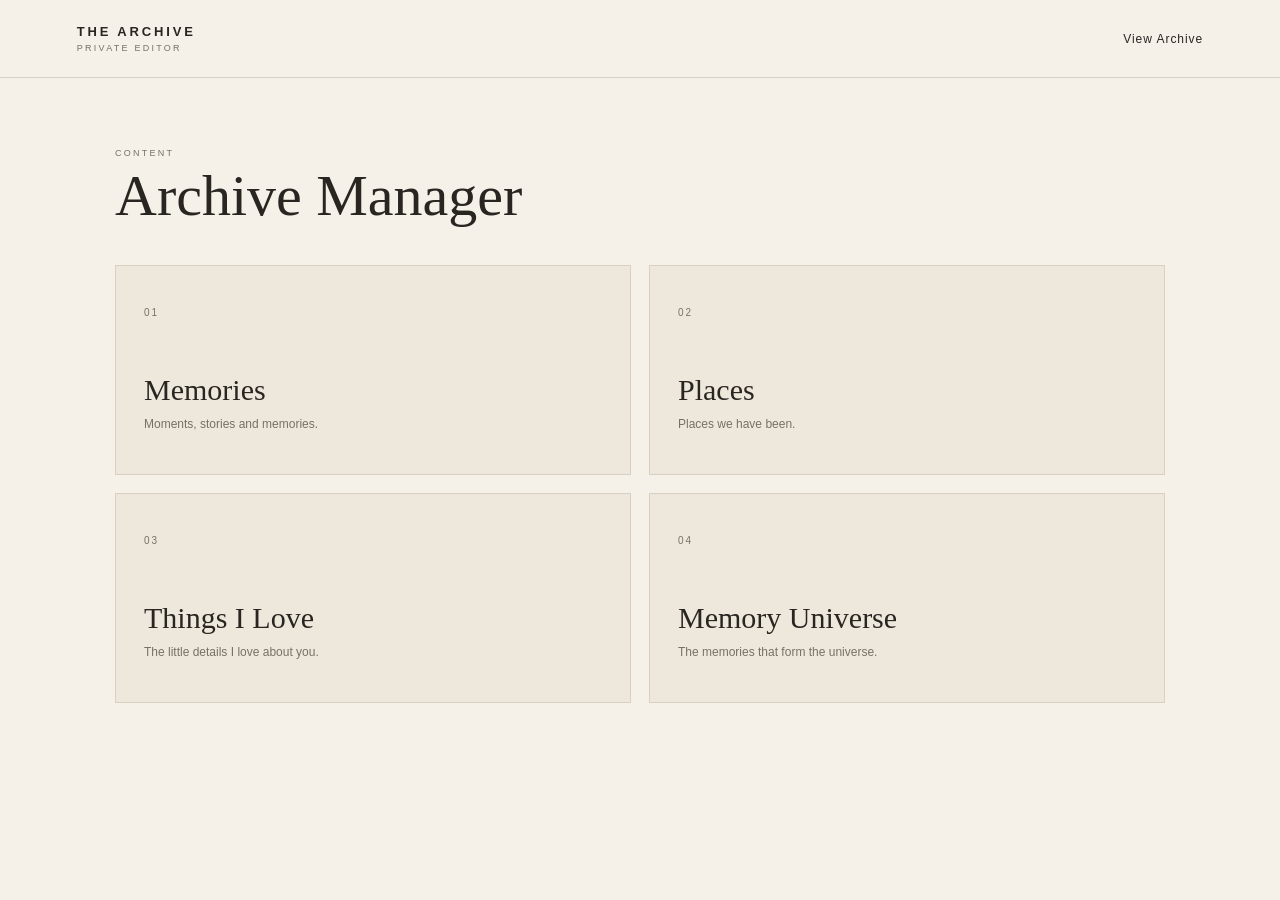
==== admin/index.html @ 2b0c691d "Add places-manager.js script to index.html" ====
<!DOCTYPE html>
<html lang="en">
<head>
    <meta charset="UTF-8">

    <meta
        name="viewport"
        content="width=device-width, initial-scale=1.0"
    >

    <meta
        name="robots"
        content="noindex, nofollow"
    >

    <title>Archive Editor</title>

    <link rel="stylesheet" href="style.css">
</head>

<body>

    <header class="editor-header">

        <div>
            <div class="editor-brand">
                THE ARCHIVE
            </div>

            <div class="editor-subtitle">
                PRIVATE EDITOR
            </div>
        </div>

        <a
            href="../index.html"
            class="back-link"
        >
            View Archive
        </a>

    </header>


    <main class="editor-container">

        <!-- =================================================
             DASHBOARD
             ================================================= -->

        <section
            id="dashboard"
            class="editor-section"
        >

            <div class="section-heading">

                <div>
                    <p class="eyebrow">
                        CONTENT
                    </p>

                    <h1>
                        Archive Manager
                    </h1>
                </div>

            </div>


            <div class="manager-grid">

                <button
                    class="manager-card"
                    data-section="memories"
                >

                    <span class="card-number">
                        01
                    </span>

                    <span class="card-title">
                        Memories
                    </span>

                    <span class="card-description">
                        Moments, stories and memories.
                    </span>

                </button>


                <button
                    class="manager-card"
                    data-section="places"
                >

                    <span class="card-number">
                        02
                    </span>

                    <span class="card-title">
                        Places
                    </span>

                    <span class="card-description">
                        Places we have been.
                    </span>

                </button>


                <button
                    class="manager-card"
                    data-section="things"
                >

                    <span class="card-number">
                        03
                    </span>

                    <span class="card-title">
                        Things I Love
                    </span>

                    <span class="card-description">
                        The little details I love about you.
                    </span>

                </button>


                <button
                    class="manager-card"
                    data-section="tree"
                >

                    <span class="card-number">
                        04
                    </span>

                    <span class="card-title">
                        Memory Universe
                    </span>

                    <span class="card-description">
                        The memories that form the universe.
                    </span>

                </button>

            </div>

        </section>


        <!-- =================================================
             MEMORIES
             ================================================= -->

        <section
            id="memories"
            class="editor-section hidden"
        >

            <button
                class="back-button"
                data-back="dashboard"
            >
                ← Back
            </button>


            <div class="section-heading">

                <div>
                    <p class="eyebrow">
                        MEMORIES
                    </p>

                    <h1>
                        Memory Pages
                    </h1>

                    <p class="section-description">
                        Create, edit and organise the moments
                        that belong in the archive.
                    </p>
                </div>


                <button
                    id="addMemoryButton"
                    class="primary-button"
                >
                    + Add Memory
                </button>

            </div>


            <div
                id="memoryList"
                class="entry-list"
            >

                <div class="loading">
                    Loading memories…
                </div>

            </div>

        </section>


        <!-- =================================================
             MEMORY FORM
             ================================================= -->

        <section
            id="memoryForm"
            class="editor-section hidden"
        >

            <button
                class="back-button"
                data-back="memories"
            >
                ← Back to Memories
            </button>


            <div class="section-heading">

                <div>

                    <p
                        id="memoryFormEyebrow"
                        class="eyebrow"
                    >
                        NEW MEMORY
                    </p>

                    <h1 id="memoryFormTitle">
                        Add Memory
                    </h1>

                </div>

            </div>


            <form id="memoryFormElement">


                <div class="form-group">

                    <label for="memoryTitle">
                        Title
                    </label>

                    <input
                        type="text"
                        id="memoryTitle"
                        name="title"
                        placeholder="The Night I Told You"
                        required
                    >

                </div>


                <div class="form-row">

                    <div class="form-group">

                        <label for="memoryDate">
                            Date
                        </label>

                        <input
                            type="text"
                            id="memoryDate"
                            name="date"
                            placeholder="21 August 2026"
                            required
                        >

                    </div>


                    <div class="form-group">

                        <label for="memoryTime">
                            Time
                        </label>

                        <input
                            type="text"
                            id="memoryTime"
                            name="time"
                            placeholder="3:00 AM"
                            required
                        >

                    </div>

                </div>


                <div class="form-group">

                    <label for="memoryLocation">
                        Location
                    </label>

                    <input
                        type="text"
                        id="memoryLocation"
                        name="location"
                        placeholder="Muvattupuzha"
                    >

                </div>


                <div class="form-group">

                    <label for="memoryDescription">
                        Description
                    </label>

                    <textarea
                        id="memoryDescription"
                        name="description"
                        rows="7"
                        placeholder="Write what happened, what you remember, and why it matters."
                        required
                    ></textarea>

                </div>


                <div class="form-group">

                    <div class="media-heading">

                        <label>
                            Media
                        </label>

                        <span id="mediaCount">
                            0 items
                        </span>

                    </div>


                    <div
                        id="mediaPreview"
                        class="media-preview"
                    >
                    </div>


                    <label
                        for="mediaInput"
                        class="media-upload"
                    >

                        <span class="upload-symbol">
                            +
                        </span>

                        <span>
                            Add Photos / Videos
                        </span>

                        <small>
                            Images and MP4 videos
                        </small>

                    </label>


                    <input
                        type="file"
                        id="mediaInput"
                        accept="image/*,video/mp4,video/webm,video/quicktime"
                        multiple
                        hidden
                    >

                </div>


                <div class="form-actions">

                    <button
                        type="button"
                        id="previewMemoryButton"
                        class="secondary-button"
                    >
                        Preview
                    </button>


                    <button
                        type="submit"
                        class="primary-button"
                    >
                        Save Memory
                    </button>

                </div>

            </form>

        </section>


        
<!-- PLACES MANAGER -->
<section id="places" class="editor-section hidden">
    <button class="back-button" data-back="dashboard">← Back</button>

    <div class="section-heading">
        <div>
            <p class="eyebrow">PLACES</p>
            <h1>Places We've Been</h1>
            <p class="section-description">
                Preserve the places that became part of your story.
            </p>
        </div>
        <button id="addPlaceButton" class="primary-button" type="button">
            + Add Place
        </button>
    </div>

    <div class="section-heading">
        <p id="placesPublishStatus" class="section-description" role="status">
            Changes remain in this editor until you publish them.
        </p>
        <button id="publishPlacesButton" class="primary-button" type="button">
            Publish Places
        </button>
    </div>

    <div id="placesListPanel">
        <div id="placesEditorList" class="entry-list">
            <div class="loading">Loading places…</div>
        </div>
    </div>

    <form id="placeFormElement" class="hidden">
        <div class="section-heading">
            <div>
                <p id="placeFormEyebrow" class="eyebrow">NEW PLACE</p>
                <h2 id="placeFormTitle">Add a Place</h2>
            </div>
        </div>

        <div class="form-group">
            <label for="placeName">Place name</label>
            <input id="placeName" type="text" required
                   placeholder="Thattekad — Mini Switzerland">
        </div>

        <div class="form-row">
            <div class="form-group">
                <label for="placeDate">Date</label>
                <input id="placeDate" type="text"
                       placeholder="21 August 2026">
            </div>
            <div class="form-group">
                <label for="placeLocation">Location</label>
                <input id="placeLocation" type="text"
                       placeholder="Thattekad, Kerala">
            </div>
        </div>

        <div class="form-group">
            <label for="placeDescription">Description</label>
            <textarea id="placeDescription" rows="6"
                placeholder="What made this place meaningful to you?"></textarea>
        </div>

        <div class="form-group">
            <label for="placeImage">Existing image path (optional)</label>
            <input id="placeImage" type="text"
                placeholder="images/places/thattekad.jpg">
            <small>Use a path relative to the repository root, or upload a new image below.</small>
        </div>

        <div class="form-group">
            <label for="placeImageFile">Upload or replace the place photo</label>
            <input id="placeImageFile" type="file" accept="image/*">
            <div id="placeImagePreview"></div>
        </div>

        <div class="form-actions">
            <button id="cancelPlaceButton" class="secondary-button" type="button">
                Cancel
            </button>
            <button class="primary-button" type="submit">
                Save Place
            </button>
        </div>
    </form>
</section>


        <!-- =================================================
             THINGS
             ================================================= -->

        <section
            id="things"
            class="editor-section hidden"
        >

            <button
                class="back-button"
                data-back="dashboard"
            >
                ← Back
            </button>

            <div class="section-heading">

                <div>
                    <p class="eyebrow">
                        THINGS I LOVE ABOUT YOU
                    </p>

                    <h1>
                        Things I Love
                    </h1>

                    <p class="section-description">
                        This section will become editable
                        in the next stage.
                    </p>
                </div>

            </div>

            <div class="coming-soon">
                Things Manager
                <span>Coming next</span>
            </div>

        </section>


        <!-- =================================================
             MEMORY UNIVERSE
             ================================================= -->

        <section
            id="tree"
            class="editor-section hidden"
        >

            <button
                class="back-button"
                data-back="dashboard"
            >
                ← Back
            </button>

            <div class="section-heading">

                <div>
                    <p class="eyebrow">
                        MEMORY UNIVERSE
                    </p>

                    <h1>
                        Growing Universe
                    </h1>

                    <p class="section-description">
                        Universe management will be connected
                        to the memory system.
                    </p>
                </div>

            </div>

            <div class="coming-soon">
                Memory Universe Manager
                <span>Coming next</span>
            </div>

        </section>


    </main>


    <!-- =====================================================
         MEMORY PREVIEW MODAL
         ===================================================== -->

    <div
        id="previewModal"
        class="modal hidden"
    >

        <div class="modal-backdrop"></div>

        <div class="modal-content">

            <button
                id="closePreview"
                class="modal-close"
                aria-label="Close preview"
            >
                ×
            </button>


            <p class="eyebrow">
                MEMORY PREVIEW
            </p>

            <h2 id="previewTitle">
                Memory title
            </h2>


            <div
                id="previewMeta"
                class="preview-meta"
            >
            </div>


            <div
                id="previewDescription"
                class="preview-description"
            >
            </div>


            <div
                id="previewMedia"
                class="preview-media"
            >
            </div>

        </div>

    </div>


    <script src="script.js"></script>
    <script src="places-manager.js"></script>
</body>
</html>
---- admin/style.css ----
/* =========================================================
   THE ARCHIVE — PRIVATE EDITOR
   ========================================================= */

* {
    box-sizing: border-box;
}

html {
    scroll-behavior: smooth;
}

body {
    margin: 0;

    min-height: 100vh;

    background: #f5f1e8;

    color: #292622;

    font-family:
        Inter,
        -apple-system,
        BlinkMacSystemFont,
        "Segoe UI",
        sans-serif;

    -webkit-font-smoothing: antialiased;
}


button,
input,
textarea {
    font: inherit;
}


/* =========================================================
   HEADER
   ========================================================= */

.editor-header {

    width: 100%;

    padding: 24px 6vw;

    display: flex;

    align-items: center;

    justify-content: space-between;

    border-bottom:
        1px solid #d8d0c3;

    background: rgba(
        245,
        241,
        232,
        0.94
    );

    backdrop-filter: blur(14px);

    -webkit-backdrop-filter: blur(14px);

    position: sticky;

    top: 0;

    z-index: 20;
}


.editor-brand {

    font-size: 13px;

    letter-spacing: 0.22em;

    font-weight: 600;
}


.editor-subtitle {

    margin-top: 4px;

    font-size: 9px;

    letter-spacing: 0.25em;

    color: #777067;
}


.back-link {

    color: #292622;

    text-decoration: none;

    font-size: 12px;

    letter-spacing: 0.08em;

    transition:
        opacity 0.2s ease,
        transform 0.2s ease;
}


.back-link:hover {

    opacity: 0.55;

    transform: translateX(-2px);
}


/* =========================================================
   MAIN
   ========================================================= */

.editor-container {

    width: min(
        1050px,
        88%
    );

    margin: 0 auto;

    padding: 70px 0 100px;
}


.editor-section {
    display: block;
}


.hidden {
    display: none !important;
}


/* =========================================================
   HEADINGS
   ========================================================= */

.section-heading {

    display: flex;

    align-items: flex-end;

    justify-content: space-between;

    gap: 30px;

    margin-bottom: 42px;
}


.eyebrow {

    margin: 0 0 10px;

    font-size: 9px;

    letter-spacing: 0.25em;

    color: #777067;

    text-transform: uppercase;
}


h1 {

    margin: 0;

    font-family:
        "Cormorant Garamond",
        Georgia,
        serif;

    font-size: clamp(
        38px,
        5vw,
        58px
    );

    font-weight: 400;

    line-height: 0.95;
}


h2 {

    margin: 0;

    font-family:
        "Cormorant Garamond",
        Georgia,
        serif;

    font-size: 42px;

    font-weight: 400;
}


.section-description {

    max-width: 570px;

    margin: 18px 0 0;

    color: #777067;

    font-size: 14px;

    line-height: 1.7;
}


/* =========================================================
   MANAGER CARDS
   ========================================================= */

.manager-grid {

    display: grid;

    grid-template-columns:
        repeat(
            2,
            minmax(0, 1fr)
        );

    gap: 18px;
}


.manager-card {

    position: relative;

    min-height: 210px;

    padding: 28px;

    text-align: left;

    border: 1px solid #d8d0c3;

    background: #eee8dc;

    color: #292622;

    cursor: pointer;

    transition:
        transform 0.3s ease,
        background 0.3s ease,
        border-color 0.3s ease;
}


.manager-card:hover {

    transform: translateY(-4px);

    background: #f0ebe1;

    border-color: #c8bfb1;
}


.card-number {

    display: block;

    margin-bottom: 55px;

    font-size: 10px;

    letter-spacing: 0.2em;

    color: #777067;
}


.card-title {

    display: block;

    margin-bottom: 8px;

    font-family:
        "Cormorant Garamond",
        Georgia,
        serif;

    font-size: 30px;

    font-weight: 400;
}


.card-description {

    display: block;

    max-width: 320px;

    color: #777067;

    font-size: 12px;

    line-height: 1.6;
}


/* =========================================================
   BUTTONS
   ========================================================= */

.primary-button,
.secondary-button {

    min-height: 44px;

    padding: 0 20px;

    border: 1px solid #292622;

    cursor: pointer;

    font-size: 11px;

    letter-spacing: 0.08em;

    transition:
        background 0.2s ease,
        color 0.2s ease,
        transform 0.2s ease;
}


.primary-button {

    background: #292622;

    color: #f5f1e8;
}


.primary-button:hover {

    background: #44403a;

    transform: translateY(-1px);
}


.secondary-button {

    background: transparent;

    color: #292622;

    border-color: #bdb4a7;
}


.secondary-button:hover {

    background: #eee8dc;
}


.back-button {

    margin-bottom: 42px;

    padding: 0;

    border: none;

    background: none;

    color: #777067;

    cursor: pointer;

    font-size: 11px;

    letter-spacing: 0.08em;

    transition:
        color 0.2s ease,
        transform 0.2s ease;
}


.back-button:hover {

    color: #292622;

    transform: translateX(-3px);
}


/* =========================================================
   ENTRY LIST
   ========================================================= */

.entry-list {

    border-top:
        1px solid #d8d0c3;
}


.entry-item {

    display: grid;

    grid-template-columns:
        60px
        1fr
        auto;

    gap: 20px;

    align-items: center;

    padding: 25px 0;

    border-bottom:
        1px solid #d8d0c3;
}


.entry-number {

    color: #777067;

    font-size: 10px;

    letter-spacing: 0.12em;
}


.entry-title {

    margin-bottom: 5px;

    font-family:
        "Cormorant Garamond",
        Georgia,
        serif;

    font-size: 26px;
}


.entry-meta {

    color: #777067;

    font-size: 11px;

    line-height: 1.6;
}


.entry-actions {

    display: flex;

    gap: 8px;
}


.small-button {

    padding: 9px 12px;

    border:
        1px solid #c8bfb1;

    background: transparent;

    color: #292622;

    cursor: pointer;

    font-size: 10px;

    letter-spacing: 0.05em;

    transition:
        background 0.2s ease;
}


.small-button:hover {

    background: #eee8dc;
}


.small-button.delete:hover {

    background: #e8ded5;
}


/* =========================================================
   FORMS
   ========================================================= */

#memoryFormElement {

    max-width: 760px;
}


.form-group {

    margin-bottom: 28px;
}


.form-row {

    display: grid;

    grid-template-columns:
        1fr
        1fr;

    gap: 20px;
}


.form-group label {

    display: block;

    margin-bottom: 9px;

    font-size: 10px;

    letter-spacing: 0.12em;

    color: #777067;

    text-transform: uppercase;
}


input,
textarea {

    width: 100%;

    border: none;

    border-bottom:
        1px solid #bdb4a7;

    border-radius: 0;

    padding:
        12px
        0;

    background: transparent;

    color: #292622;

    outline: none;

    font-size: 14px;
}


textarea {

    resize: vertical;

    min-height: 150px;

    line-height: 1.7;
}


input:focus,
textarea:focus {

    border-bottom-color:
        #292622;
}


/* =========================================================
   MEDIA
   ========================================================= */

.media-heading {

    display: flex;

    justify-content: space-between;

    align-items: center;
}


.media-heading label {

    margin-bottom: 0;
}


#mediaCount {

    color: #777067;

    font-size: 10px;
}


.media-preview {

    display: grid;

    grid-template-columns:
        repeat(
            4,
            minmax(0, 1fr)
        );

    gap: 10px;

    margin:
        15px 0;
}


.media-item {

    position: relative;

    aspect-ratio: 3 / 4;

    overflow: hidden;

    background: #e7e0d5;
}


.media-item img,
.media-item video {

    width: 100%;

    height: 100%;

    object-fit: cover;
}


.media-remove {

    position: absolute;

    top: 6px;

    right: 6px;

    width: 26px;

    height: 26px;

    border: none;

    border-radius: 50%;

    background:
        rgba(
            41,
            38,
            34,
            0.8
        );

    color: white;

    cursor: pointer;
}


.media-upload {

    min-height: 120px;

    display: flex;

    flex-direction: column;

    align-items: center;

    justify-content: center;

    gap: 7px;

    border:
        1px dashed #bdb4a7;

    cursor: pointer;

    color: #777067;

    font-size: 12px;

    transition:
        background 0.2s ease,
        border-color 0.2s ease;
}


.media-upload:hover {

    background: #eee8dc;

    border-color: #8e867b;
}


.upload-symbol {

    font-size: 25px;

    font-weight: 200;
}


.media-upload small {

    font-size: 9px;

    letter-spacing: 0.05em;
}


/* =========================================================
   FORM ACTIONS
   ========================================================= */

.form-actions {

    display: flex;

    justify-content: flex-end;

    gap: 10px;

    padding-top: 20px;

    border-top:
        1px solid #d8d0c3;
}


/* =========================================================
   COMING SOON
   ========================================================= */

.coming-soon {

    padding: 60px 30px;

    border:
        1px solid #d8d0c3;

    background: #eee8dc;

    font-family:
        "Cormorant Garamond",
        Georgia,
        serif;

    font-size: 28px;
}


.coming-soon span {

    display: block;

    margin-top: 10px;

    font-family:
        Inter,
        sans-serif;

    font-size: 10px;

    letter-spacing: 0.15em;

    color: #777067;

    text-transform: uppercase;
}


/* =========================================================
   LOADING
   ========================================================= */

.loading {

    padding: 40px 0;

    color: #777067;

    font-size: 12px;
}


/* =========================================================
   MODAL
   ========================================================= */

.modal {

    position: fixed;

    inset: 0;

    z-index: 100;

    display: flex;

    align-items: center;

    justify-content: center;

    padding: 20px;
}


.modal.hidden {

    display: none;
}


.modal-backdrop {

    position: absolute;

    inset: 0;

    background:
        rgba(
            41,
            38,
            34,
            0.45
        );

    backdrop-filter: blur(5px);

    -webkit-backdrop-filter: blur(5px);
}


.modal-content {

    position: relative;

    width: min(
        760px,
        100%
    );

    max-height: 90vh;

    overflow-y: auto;

    padding: 45px;

    background: #f5f1e8;

    border:
        1px solid #d8d0c3;
}


.modal-close {

    position: absolute;

    top: 15px;

    right: 18px;

    border: none;

    background: transparent;

    font-size: 28px;

    color: #777067;

    cursor: pointer;
}


.preview-meta {

    margin:
        18px 0 25px;

    color: #777067;

    font-size: 11px;

    line-height: 1.7;
}


.preview-description {

    white-space: pre-wrap;

    font-size: 14px;

    line-height: 1.8;
}


.preview-media {

    display: grid;

    grid-template-columns:
        repeat(
            3,
            1fr
        );

    gap: 10px;

    margin-top: 30px;
}


.preview-media img,
.preview-media video {

    width: 100%;

    aspect-ratio: 3 / 4;

    object-fit: cover;
}


/* =========================================================
   MOBILE
   ========================================================= */

@media (max-width: 700px) {

    .editor-header {

        padding:
            18px 6vw;
    }


    .back-link {

        font-size: 10px;
    }


    .editor-container {

        width: 88%;

        padding:
            50px 0 80px;
    }


    .section-heading {

        align-items: flex-start;

        flex-direction: column;

        margin-bottom: 32px;
    }


    h1 {

        font-size: 43px;
    }


    .manager-grid {

        grid-template-columns: 1fr;

        gap: 12px;
    }


    .manager-card {

        min-height: 170px;

        padding: 22px;
    }


    .card-number {

        margin-bottom: 35px;
    }


    .card-title {

        font-size: 27px;
    }


    .form-row {

        grid-template-columns: 1fr;

        gap: 0;
    }


    .media-preview {

        grid-template-columns:
            repeat(
                3,
                minmax(0, 1fr)
            );
    }


    .entry-item {

        grid-template-columns:
            35px
            1fr;

        gap: 10px;
    }


    .entry-actions {

        grid-column: 2;

        margin-top: 5px;
    }


    .modal-content {

        padding: 32px 22px;
    }


    .preview-media {

        grid-template-columns:
            repeat(
                2,
                1fr
            );
    }


    .form-actions {

        flex-direction: column-reverse;
    }


    .form-actions button {

        width: 100%;
    }

}


/* =========================================================
   ACCESSIBILITY
   ========================================================= */

button:focus-visible,
a:focus-visible,
input:focus-visible,
textarea:focus-visible {

    outline:
        1px solid #777067;

    outline-offset: 4px;
}
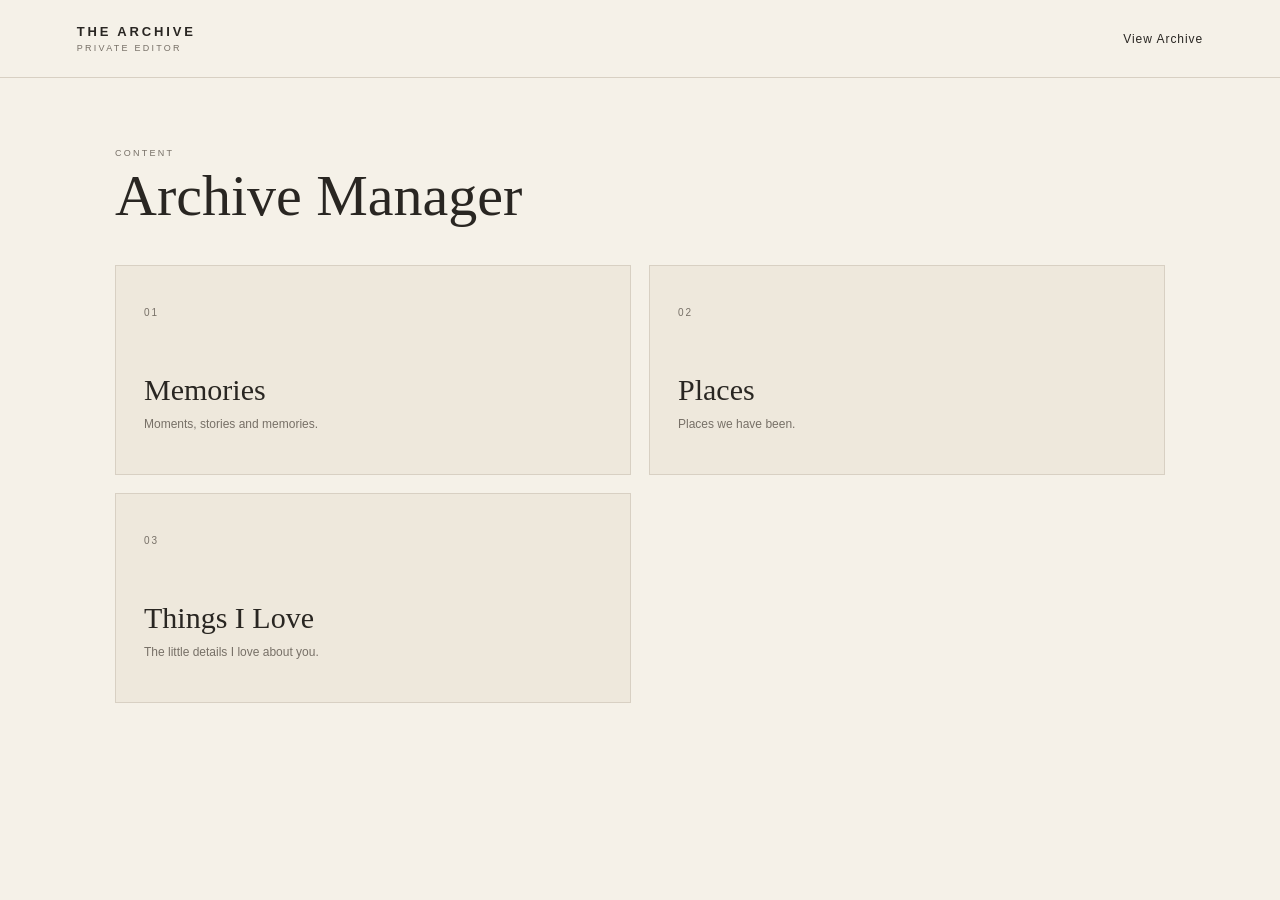
==== commit 972e688e: "Add files via upload" ====
--- a/admin/index.html
+++ b/admin/index.html
@@ -130,24 +130,7 @@
                 </button>
 
 
-                <button
-                    class="manager-card"
-                    data-section="tree"
-                >
-
-                    <span class="card-number">
-                        04
-                    </span>
-
-                    <span class="card-title">
-                        Memory Universe
-                    </span>
-
-                    <span class="card-description">
-                        The memories that form the universe.
-                    </span>
-
-                </button>
+
 
             </div>
 
@@ -340,6 +323,30 @@
 
                 </div>
 
+
+                <div class="form-row universe-style-fields">
+                    <div class="form-group">
+                        <label for="memoryUniverseTone">Memory Universe star colour</label>
+                        <select id="memoryUniverseTone" name="universeTone">
+                            <option value="auto">Automatic</option>
+                            <option value="warm">Warm gold</option>
+                            <option value="rose">Rose</option>
+                            <option value="sage">Sage</option>
+                            <option value="blue">Blue</option>
+                            <option value="violet">Violet</option>
+                            <option value="gold">Gold</option>
+                        </select>
+                    </div>
+                    <div class="form-group">
+                        <label for="memoryUniverseSize">Star size</label>
+                        <select id="memoryUniverseSize" name="universeSize">
+                            <option value="small">Small</option>
+                            <option value="medium" selected>Medium</option>
+                            <option value="large">Large</option>
+                        </select>
+                    </div>
+                </div>
+                <p class="section-description">Every memory appears in the Memory Universe automatically. These settings only customise its star.</p>
 
                 <div class="form-group">
 
@@ -510,90 +517,80 @@
 </section>
 
 
-        <!-- =================================================
-             THINGS
-             ================================================= -->
-
-        <section
-            id="things"
-            class="editor-section hidden"
-        >
-
-            <button
-                class="back-button"
-                data-back="dashboard"
-            >
-                ← Back
+        
+<!-- THINGS I LOVE ABOUT YOU -->
+<section id="things" class="editor-section hidden">
+    <button class="back-button" data-back="dashboard" type="button">
+        ← Back
+    </button>
+
+    <div class="section-heading">
+        <div>
+            <p class="eyebrow">THINGS I LOVE ABOUT YOU</p>
+            <h1>Things I Love</h1>
+            <p class="section-description">
+                Keep the little details that make her who she is.
+            </p>
+        </div>
+        <button id="addThingButton" class="primary-button" type="button">
+            + Add Thing
+        </button>
+    </div>
+
+    <div class="section-heading">
+        <p id="thingsPublishStatus" class="section-description" role="status">
+            Changes remain in this editor until you publish them.
+        </p>
+        <button id="publishThingsButton" class="primary-button" type="button">
+            Publish Things
+        </button>
+    </div>
+
+    <div id="thingsListPanel">
+        <div id="thingsEditorList" class="entry-list">
+            <div class="loading">Loading entries…</div>
+        </div>
+    </div>
+
+    <form id="thingFormElement" class="hidden">
+        <div class="section-heading">
+            <div>
+                <p id="thingFormEyebrow" class="eyebrow">NEW ENTRY</p>
+                <h2 id="thingFormTitle">Add a Thing</h2>
+            </div>
+        </div>
+
+        <div class="form-group">
+            <label for="thingTitle">Title</label>
+            <input id="thingTitle" type="text" required
+                   placeholder="Your kindness">
+        </div>
+
+        <div class="form-group">
+            <label for="thingDate">Date (optional)</label>
+            <input id="thingDate" type="text"
+                   placeholder="15 October 2026">
+        </div>
+
+        <div class="form-group">
+            <label for="thingText">Description</label>
+            <textarea id="thingText" rows="7" required
+                placeholder="Write what you love about her and why it matters."></textarea>
+        </div>
+
+        <div class="form-actions">
+            <button id="cancelThingButton" class="secondary-button" type="button">
+                Cancel
             </button>
-
-            <div class="section-heading">
-
-                <div>
-                    <p class="eyebrow">
-                        THINGS I LOVE ABOUT YOU
-                    </p>
-
-                    <h1>
-                        Things I Love
-                    </h1>
-
-                    <p class="section-description">
-                        This section will become editable
-                        in the next stage.
-                    </p>
-                </div>
-
-            </div>
-
-            <div class="coming-soon">
-                Things Manager
-                <span>Coming next</span>
-            </div>
-
-        </section>
-
-
-        <!-- =================================================
-             MEMORY UNIVERSE
-             ================================================= -->
-
-        <section
-            id="tree"
-            class="editor-section hidden"
-        >
-
-            <button
-                class="back-button"
-                data-back="dashboard"
-            >
-                ← Back
+            <button class="primary-button" type="submit">
+                Save Entry
             </button>
-
-            <div class="section-heading">
-
-                <div>
-                    <p class="eyebrow">
-                        MEMORY UNIVERSE
-                    </p>
-
-                    <h1>
-                        Growing Universe
-                    </h1>
-
-                    <p class="section-description">
-                        Universe management will be connected
-                        to the memory system.
-                    </p>
-                </div>
-
-            </div>
-
-            <div class="coming-soon">
-                Memory Universe Manager
-                <span>Coming next</span>
-            </div>
-
-        </section>
+        </div>
+    </form>
+</section>
+
+
+
 
 
     </main>
@@ -656,6 +653,8 @@
 
 
     <script src="script.js"></script>
-    <script src="places-manager.js"></script>
+<script src="places-manager.js"></script>
+<script src="things-manager.js"></script>
+
 </body>
 </html>
--- a/admin/style.css
+++ b/admin/style.css
@@ -1130,3 +1130,55 @@
 
     outline-offset: 4px;
 }
+
+
+/* =========================================================
+   MEMORY UNIVERSE MANAGER — ADMIN ONLY
+   ========================================================= */
+.tree-manager-note {
+    padding: 20px 22px;
+    margin: 0 0 28px;
+    border: 1px solid #d8d0c3;
+    background: #eee8dc;
+    color: #292622;
+    line-height: 1.7;
+    font-size: 13px;
+}
+.tree-manager-note strong {
+    display: block;
+    margin-bottom: 5px;
+    font-size: 11px;
+    letter-spacing: .08em;
+    text-transform: uppercase;
+}
+.tree-manager-note p { margin: 0; }
+.tree-publish-row { align-items: center; margin-top: 30px; margin-bottom: 22px; }
+.tree-publish-row .section-description { margin: 0; }
+.tree-manager-actions { display: flex; gap: 10px; flex-wrap: wrap; }
+.tree-entry-item { grid-template-columns: 18px minmax(0, 1fr) auto; }
+.tree-tone-dot { width: 10px; height: 10px; margin: 0 auto; border-radius: 50%; background: var(--entry-tone); box-shadow: 0 0 14px color-mix(in srgb, var(--entry-tone) 60%, transparent); }
+.tree-entry-copy { min-width: 0; }
+.tree-entry-description { margin: 8px 0 0; color: #5f5951; font-size: 12px; line-height: 1.7; white-space: pre-wrap; }
+.tree-entry-actions { flex-wrap: wrap; justify-content: flex-end; }
+.tree-entry-actions button:disabled { opacity: .35; cursor: not-allowed; }
+.tree-form-panel, .tree-preview-panel { margin-top: 38px; padding: 28px; border: 1px solid #d8d0c3; }
+.tree-form-panel h2, .tree-preview-panel h2 { margin: 0; font-family: "Cormorant Garamond", Georgia, serif; font-size: 34px; font-weight: 400; }
+.tree-form-panel select { width: 100%; padding: 12px 0; border: 0; border-bottom: 1px solid #bdb4a7; border-radius: 0; background: transparent; color: #292622; font-size: 14px; }
+.tree-field-help { margin: 8px 0 0; color: #777067; font-size: 11px; line-height: 1.6; }
+.tree-tone-guide { display: flex; flex-wrap: wrap; gap: 14px 22px; margin: 0 0 28px; color: #777067; font-size: 11px; }
+.tree-tone-guide span { display: inline-flex; align-items: center; gap: 7px; }
+.tree-tone-guide i { display: inline-block; width: 9px; height: 9px; border-radius: 50%; background: var(--entry-tone); box-shadow: 0 0 9px var(--entry-tone); }
+.tree-preview-list { display: grid; grid-template-columns: repeat(2, minmax(0, 1fr)); gap: 14px; }
+.tree-preview-item { display: grid; grid-template-columns: 20px minmax(0, 1fr); gap: 14px; padding: 20px; border: 1px solid #d8d0c3; background: #f8f5ee; }
+.tree-preview-orb { width: 12px; height: 12px; margin-top: 5px; border-radius: 50%; background: var(--entry-tone); box-shadow: 0 0 18px var(--entry-tone); }
+.tree-preview-meta { margin: 0 0 7px; color: #777067; font-size: 10px; line-height: 1.5; letter-spacing: .04em; }
+.tree-preview-item h3 { margin: 0 0 8px; font-family: "Cormorant Garamond", Georgia, serif; font-size: 25px; font-weight: 400; }
+.tree-preview-item p:not(.tree-preview-meta) { margin: 0 0 12px; color: #5f5951; font-size: 12px; line-height: 1.7; white-space: pre-wrap; }
+.tree-preview-linked { color: #777067; font-size: 10px; line-height: 1.5; }
+@media (max-width: 760px) {
+    .tree-entry-item { grid-template-columns: 14px minmax(0, 1fr); gap: 12px; }
+    .tree-entry-actions { grid-column: 2; justify-content: flex-start; }
+    .tree-publish-row { align-items: flex-start; flex-direction: column; }
+    .tree-form-panel, .tree-preview-panel { padding: 20px 16px; }
+    .tree-preview-list { grid-template-columns: 1fr; }
+}
